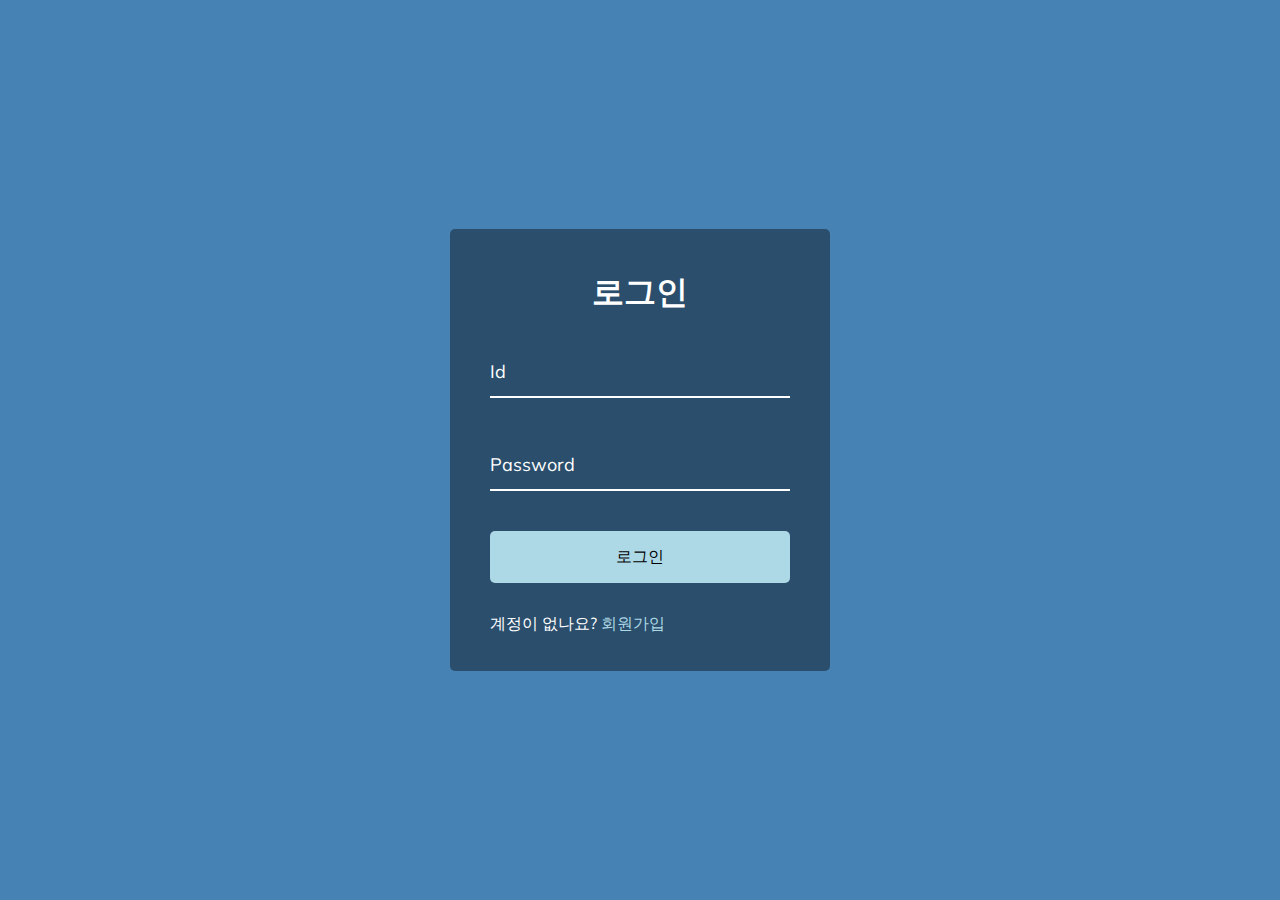
==== index.html @ bb822914 "LoginForm 2023-05-16" ====
<!DOCTYPE html>
<html lang="ko">
<head>
	<meta charset="UTF-8">
	<title>js 문72</title>
	<link rel="stylesheet" href="index.css">
</head>	
<body>	
	<div class="container">
		<h1>로그인</h1>
		<form>
		  <div class="form-control">
			<input type="text" id="id" required />
			<label>Id</label>
			<!-- <label>
			  <span style="transition-delay: 0ms">E</span>
				<span style="transition-delay: 50ms">m</span>
				<span style="transition-delay: 100ms">a</span>
				<span style="transition-delay: 150ms">i</span>
				<span style="transition-delay: 200ms">l</span>
		  </label> -->
		  </div>
		  <div class="form-control">
			<input type="password" id="pw" required />
			<label>Password</label>
		  </div>
		  <button class="btn" onclick="login();">로그인</button>
		  <p class="text">계정이 없나요? <a href="member.html">회원가입</a></p>
		</form>
	  </div>
	  <script src="index.js"></script>
</body>	
</html>
---- index.css ----
@import url('https://fonts.googleapis.com/css?family=Muli&display=swap');

* {
  box-sizing: border-box;
}

body {
  background-color: steelblue;
  color: #fff;
  font-family: 'Muli', sans-serif;
  display: flex;
  flex-direction: column;
  align-items: center;
  justify-content: center;
  height: 100vh;
  overflow: hidden;
  margin: 0;
}

.container {
  background-color: rgba(0, 0, 0, 0.4);
  padding: 20px 40px;
  border-radius: 5px;
}

.container h1 {
  text-align: center;
  margin-bottom: 30px;
}

.container a {
  text-decoration: none;
  color: lightblue;
}

.btn {
  cursor: pointer;
  display: inline-block;
  width: 100%;
  background: lightblue;
  padding: 15px;
  font-family: inherit;
  font-size: 16px;
  border: 0;
  border-radius: 5px;
}

.btn:focus {
  outline: 0;
}

.btn:active {
  transform: scale(0.98);
}

.text {
  margin-top: 30px;
}

.form-control {
  position: relative;
  margin: 20px 0 40px;
  width: 300px;
}

.form-control input {
  background-color: transparent;
  border: 0;
  border-bottom: 2px #fff solid;
  display: block;
  width: 100%;
  padding: 15px 0;
  font-size: 18px;
  color: #fff;
}

.form-control input:focus,
.form-control input:valid {
  outline: 0;
  border-bottom-color: lightblue;
}

.form-control label {
  position: absolute;
  top: 15px;
  left: 0;
  pointer-events: none;
}

.form-control label span {
  display: inline-block;
  font-size: 18px;
  min-width: 5px;
  transition: 0.3s cubic-bezier(0.68, -0.55, 0.265, 1.55);
}

.form-control input:focus + label span,
.form-control input:valid + label span {
  color: lightblue;
  transform: translateY(-30px);
}
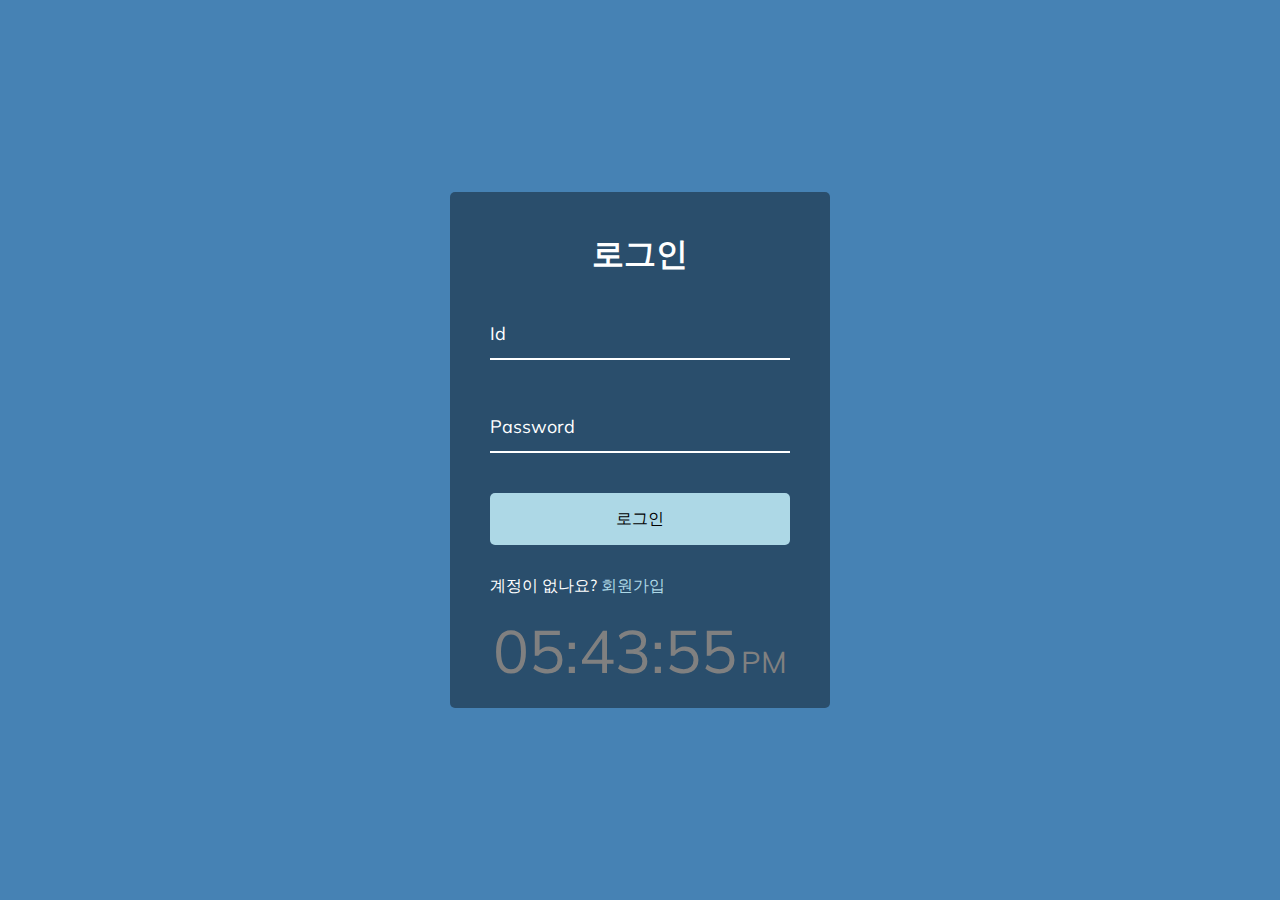
==== commit 8fbb543c: "Add files via upload" ====
--- a/index.html
+++ b/index.html
@@ -1,33 +1,34 @@
 <!DOCTYPE html>
 <html lang="ko">
+
 <head>
 	<meta charset="UTF-8">
 	<title>js 문72</title>
 	<link rel="stylesheet" href="index.css">
-</head>	
-<body>	
+</head>
+
+<body>
 	<div class="container">
 		<h1>로그인</h1>
 		<form>
-		  <div class="form-control">
-			<input type="text" id="id" required />
-			<label>Id</label>
-			<!-- <label>
-			  <span style="transition-delay: 0ms">E</span>
-				<span style="transition-delay: 50ms">m</span>
-				<span style="transition-delay: 100ms">a</span>
-				<span style="transition-delay: 150ms">i</span>
-				<span style="transition-delay: 200ms">l</span>
-		  </label> -->
-		  </div>
-		  <div class="form-control">
-			<input type="password" id="pw" required />
-			<label>Password</label>
-		  </div>
-		  <button class="btn" onclick="login();">로그인</button>
-		  <p class="text">계정이 없나요? <a href="member.html">회원가입</a></p>
+			<div class="form-control">
+				<input type="text" id="id" required />
+				<label>Id</label>
+			</div>
+			<div class="form-control">
+				<input type="password" id="pw" required />
+				<label>Password</label>
+			</div>
+			<button class="btn" onclick="login();">로그인</button>
+			<p class="text">계정이 없나요? <a href="member.html">회원가입</a></p>
 		</form>
-	  </div>
-	  <script src="index.js"></script>
-</body>	
-</html>	+		<div style="text-align: center;">
+			<span id="clock" style="color:gray; font-size: 60px;">clock</span>
+			<span id="apm" style="color:gray; font-size: 30px;">ampm</span>
+		</div>
+	</div>
+	<script src="index.js"></script>
+	<script src="time.js"></script>
+</body>
+
+</html>